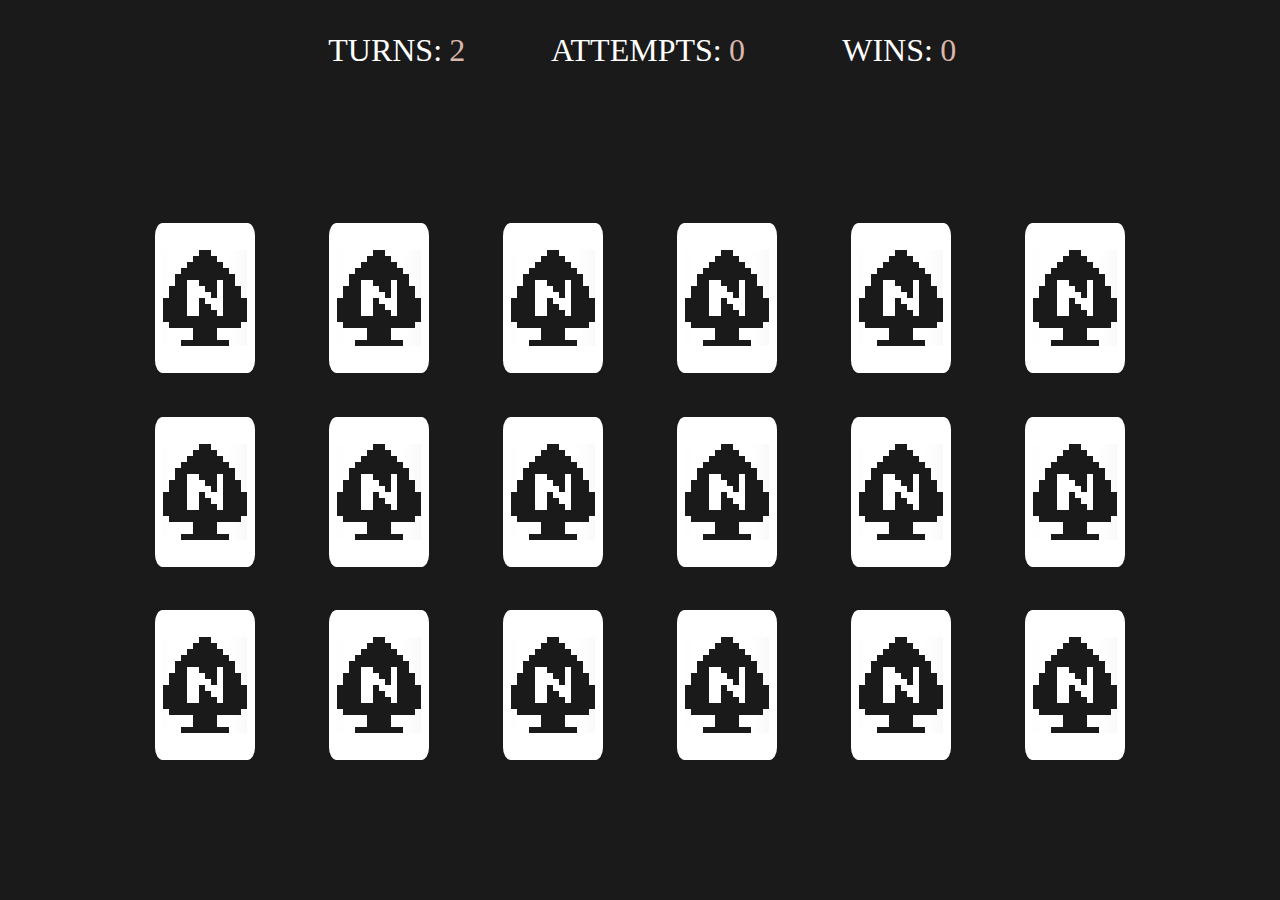
==== 1/index.html @ b49e41c4 "load my project" ====
<html lang="en">
    <head>
        <meta charset="utf-8">
        <title>JS example 1</title>
        <meta name="description" content="JS example 1">
        <meta name="author" content="RudnevDanil">

        <link rel="stylesheet" href="css/styles.css?v=1.0">
    </head>

    <body>
        <div id="scoreLine">
            <div class="scoreBlock"><div class="scoreText" id="turns">TURNS:</div><div class="scoreVal" id="turnsVal">0</div></div>
            <div class="scoreBlock"><div class="scoreText" id="attempts">ATTEMPTS:</div><div class="scoreVal" id="attemptsVal">0</div></div>
            <div class="scoreBlock"><div class="scoreText" id="wins">WINS:</div><div class="scoreVal" id="winsVal">0</div></div>
        </div>
        <div id="blackboard"></div>
    </body>
</html>

<script src="js/scripts.js"></script>

<script>
    init();
</script>
---- 1/css/styles.css ----
body{
    margin: 2.5%;
    background-color: #1A1A1A;
}

#scoreLine{
    width: 100%;
    height: 10%;
    padding-left: 20%;
    font-size: xx-large;
}

#blackboard{
    width: 100%;
    height: 90%;
}

.scoreBlock{
    width:20%;
    display: inline-block;
    text-align: center;
}


.scoreVal, .scoreText{
    display: inline-block;
}

.scoreText{
    color: white;
}

.scoreVal{
    margin-left: 3%;
    color: #DBB6AB;
}

#cardsTable{
    width: 100%;
    height: 100%;
    padding: 7%;
}

@keyframes flipClose {
    from {width: 100;height: 150;}
    to {width: 0;height: 150;}
}

@keyframes flipOpen {
    from {width: 0;height: 150;}
    to {width: 100;height: 150;}
}

img{
    border-color: #1A1A1A;
    border-style: solid;
    border-radius: 10%;
    max-width: 100px;
    max-height: 150px;
}

#cardBack{
    max-width: 100px;
    max-height: 150px;
}
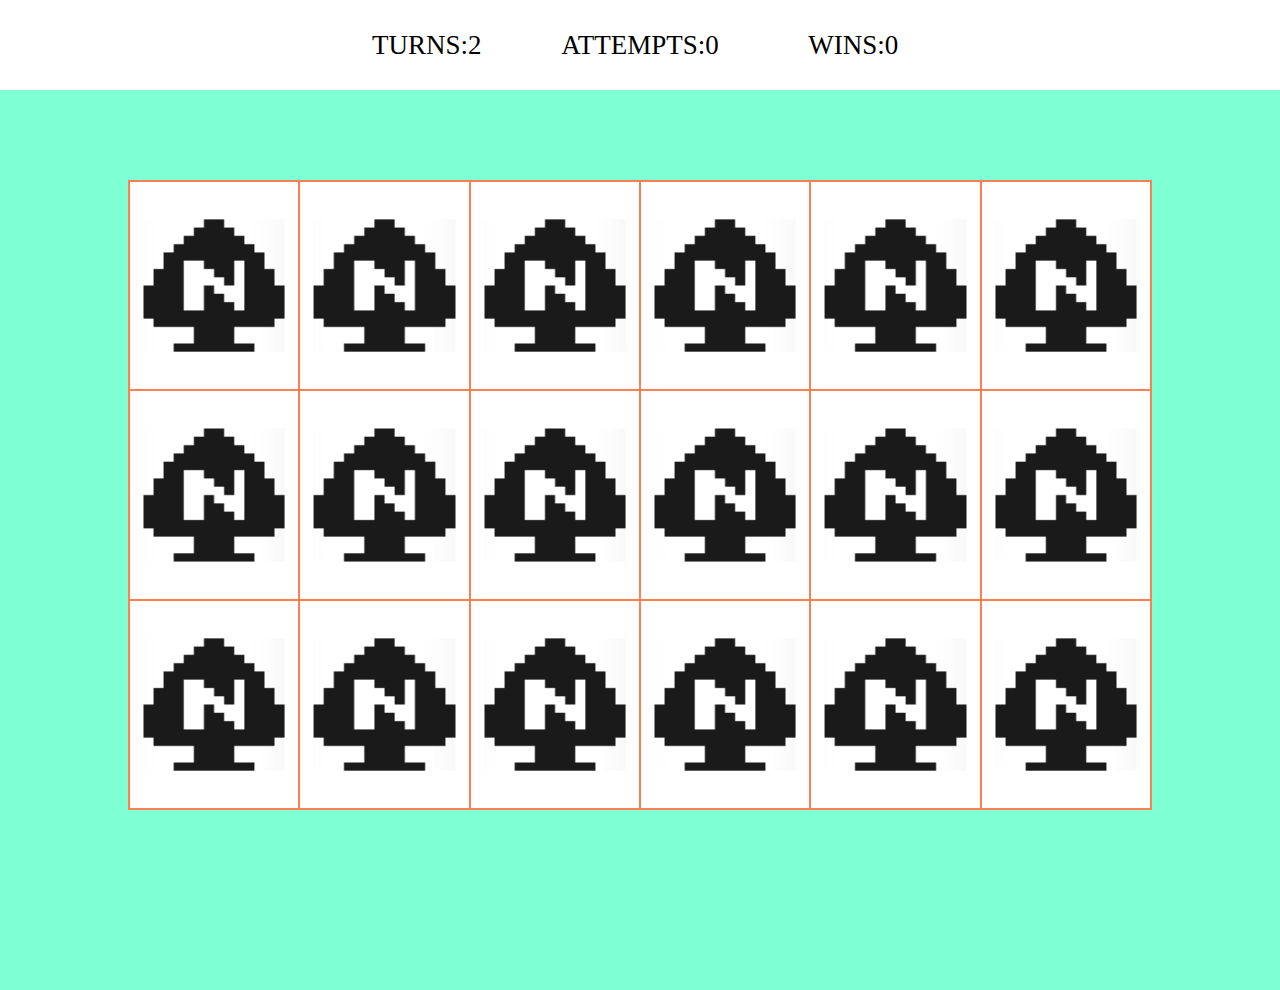
==== commit 69d4e5de: "work in progress" ====
--- a/1/index.html
+++ b/1/index.html
@@ -10,9 +10,9 @@
 
     <body>
         <div id="scoreLine">
-            <div class="scoreBlock"><div class="scoreText" id="turns">TURNS:</div><div class="scoreVal" id="turnsVal">0</div></div>
-            <div class="scoreBlock"><div class="scoreText" id="attempts">ATTEMPTS:</div><div class="scoreVal" id="attemptsVal">0</div></div>
-            <div class="scoreBlock"><div class="scoreText" id="wins">WINS:</div><div class="scoreVal" id="winsVal">0</div></div>
+            <div class="scoreBlock"><div class="scoreLine"><div class="scoreText" id="turns">TURNS:</div><div class="scoreVal" id="turnsVal">0</div></div></div>
+            <div class="scoreBlock"><div class="scoreLine"><div class="scoreText" id="attempts">ATTEMPTS:</div><div class="scoreVal" id="attemptsVal">0</div></div></div>
+            <div class="scoreBlock"><div class="scoreLine"><div class="scoreText" id="wins">WINS:</div><div class="scoreVal" id="winsVal">0</div></div></div>
         </div>
         <div id="blackboard"></div>
     </body>
--- a/1/css/styles.css
+++ b/1/css/styles.css
@@ -1,4 +1,90 @@
 body{
+    padding: 0;
+    margin: 0;
+}
+
+#scoreLine{
+    /*background-color: antiquewhite;*/
+    width: 50vw;
+    height: 10vh;
+    margin: auto;
+    font-size: 3vmin;
+    display: table;
+}
+
+.scoreBlock{
+    /*background-color: coral;*/
+    width: 33.3333%;
+    display: table-cell;
+    vertical-align: middle;
+}
+
+.scoreLine{
+    /*background-color: darkmagenta;*/
+    display: table;
+    margin: auto;
+}
+
+.scoreText{
+    /*background-color: blue;*/
+    display: table-cell;
+}
+
+.scoreVal{
+    /*background-color: chartreuse;*/
+    display: table-cell;
+}
+
+#blackboard{
+    background-color: aquamarine;
+    width: 100vw;
+    height: 90vh;
+    padding-top: 10vh;
+}
+
+#cardsTable{
+    background-color: coral;
+    width: 80vw;
+    height: 70vh;
+    margin: 0 auto;
+}
+
+tr{
+    background-color: blue;
+    width: 100%;
+}
+
+th{
+    background-color: brown;
+    position: relative;
+}
+
+.cardBack{
+    background-color: blueviolet;
+    width: 100%;
+    height: 100%;
+    position: absolute;
+    top: 0;
+    left: 0;
+    z-index: 2;
+}
+
+.cardFront{
+    background-color: forestgreen;
+    width: 100%;
+    height: 100%;
+    position: absolute;
+    top: 0;
+    left: 0;
+    z-index: 1;
+}
+
+img{
+    width: 100%;
+    height: 100%;
+}
+
+/*body{
     margin: 2.5%;
     background-color: #1A1A1A;
 }
@@ -62,4 +148,4 @@
 #cardBack{
     max-width: 100px;
     max-height: 150px;
-}+}*/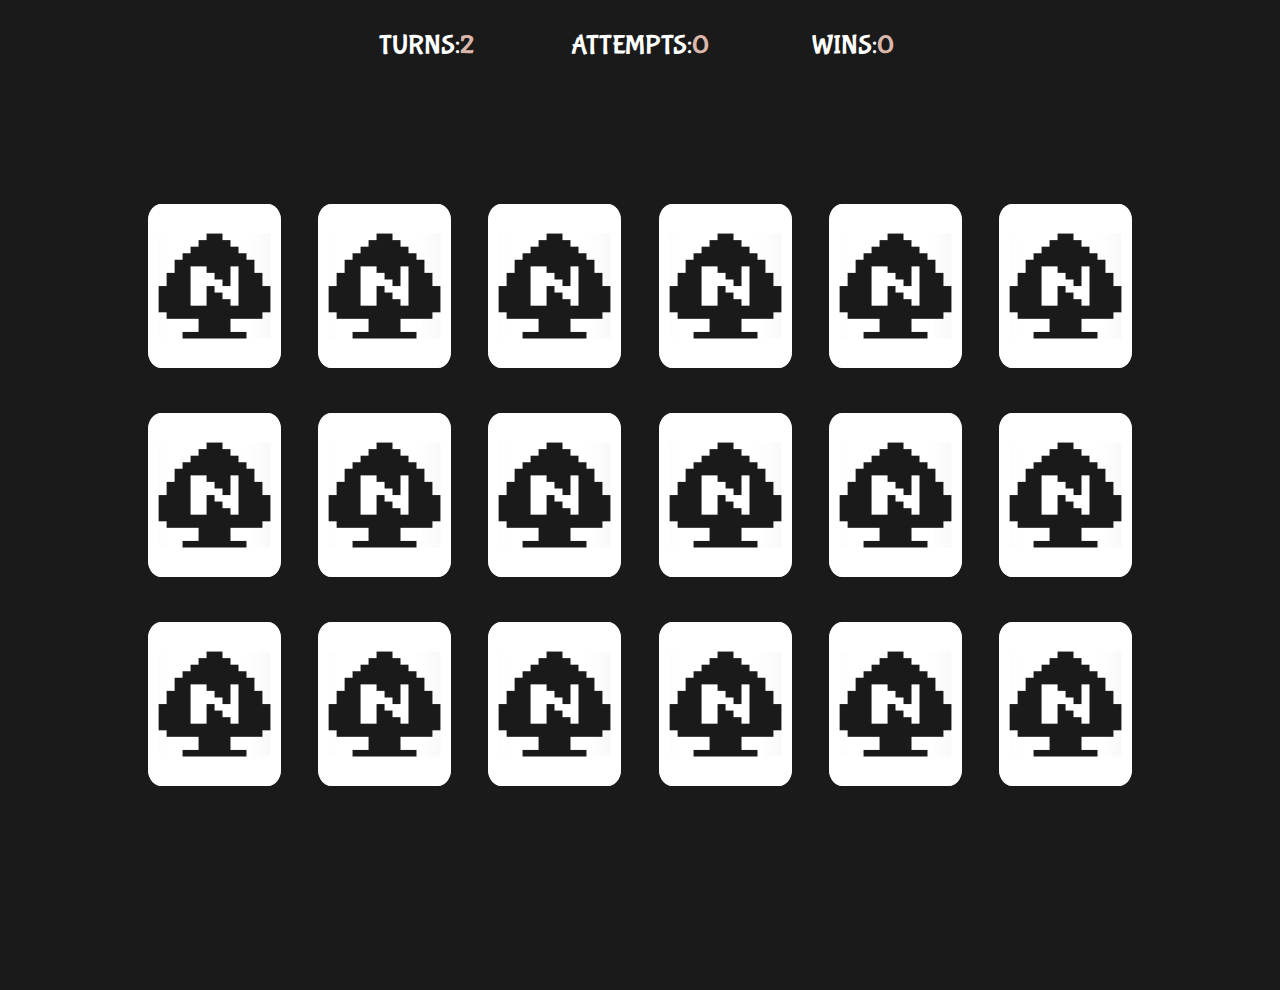
==== commit 4dac612a: "done" ====
--- a/1/index.html
+++ b/1/index.html
@@ -4,7 +4,6 @@
         <title>JS example 1</title>
         <meta name="description" content="JS example 1">
         <meta name="author" content="RudnevDanil">
-
         <link rel="stylesheet" href="css/styles.css?v=1.0">
     </head>
 
--- a/1/css/styles.css
+++ b/1/css/styles.css
@@ -1,6 +1,9 @@
+@import url(https://fonts.googleapis.com/css?family=Bubblegum+Sans);
 body{
     padding: 0;
     margin: 0;
+    background-color: #1A1A1A;
+    font-family: "Bubblegum Sans", sans-serif;
 }
 
 #scoreLine{
@@ -28,124 +31,87 @@
 .scoreText{
     /*background-color: blue;*/
     display: table-cell;
+    color: white;
 }
 
 .scoreVal{
     /*background-color: chartreuse;*/
     display: table-cell;
+    color: #DBB6AB;
 }
 
 #blackboard{
-    background-color: aquamarine;
+    /*background-color: aquamarine;*/
     width: 100vw;
     height: 90vh;
     padding-top: 10vh;
 }
 
 #cardsTable{
-    background-color: coral;
+    /*background-color: coral;*/
     width: 80vw;
     height: 70vh;
     margin: 0 auto;
 }
 
 tr{
-    background-color: blue;
+    /*background-color: blue;*/
     width: 100%;
 }
 
 th{
-    background-color: brown;
-    position: relative;
+    /*background-color: brown;*/
 }
 
-.cardBack{
-    background-color: blueviolet;
+.card{
+    /*background-color: aqua;*/
+    width: 80%;
+    height: 80%;
+    /*position: relative;*/
+    margin: auto;
+}
+
+.card_c{
+    /*background-color: darkkhaki;*/
+    width: 100%;
+    height: 100%;
+    position: relative;
+    margin: 0 auto;
+}
+
+.cardBack, .cardFront{
     width: 100%;
     height: 100%;
     position: absolute;
     top: 0;
     left: 0;
+}
+
+.cardBack{
+    /*background-color: blueviolet;*/
     z-index: 2;
 }
 
 .cardFront{
-    background-color: forestgreen;
-    width: 100%;
-    height: 100%;
-    position: absolute;
-    top: 0;
-    left: 0;
+    /*background-color: forestgreen;*/
     z-index: 1;
 }
 
 img{
-    width: 100%;
+    width: inherit;
     height: 100%;
+    border-color: #1A1A1A;
+    border-style: solid;
+    border-radius: 10%;
+    border-width: 0px;
 }
 
-/*body{
-    margin: 2.5%;
-    background-color: #1A1A1A;
-}
-
-#scoreLine{
-    width: 100%;
-    height: 10%;
-    padding-left: 20%;
-    font-size: xx-large;
-}
-
-#blackboard{
-    width: 100%;
-    height: 90%;
-}
-
-.scoreBlock{
-    width:20%;
-    display: inline-block;
-    text-align: center;
-}
-
-
-.scoreVal, .scoreText{
-    display: inline-block;
-}
-
-.scoreText{
-    color: white;
-}
-
-.scoreVal{
-    margin-left: 3%;
-    color: #DBB6AB;
-}
-
-#cardsTable{
-    width: 100%;
-    height: 100%;
-    padding: 7%;
+@keyframes flipOpen {
+    from {width: 0%;}
+    to {width: 100%;}
 }
 
 @keyframes flipClose {
-    from {width: 100;height: 150;}
-    to {width: 0;height: 150;}
-}
-
-@keyframes flipOpen {
-    from {width: 0;height: 150;}
-    to {width: 100;height: 150;}
-}
-
-img{
-    border-color: #1A1A1A;
-    border-style: solid;
-    border-radius: 10%;
-    max-width: 100px;
-    max-height: 150px;
-}
-
-#cardBack{
-    max-width: 100px;
-    max-height: 150px;
-}*/+    from {width: 100%;}
+    to {width: 0%;}
+}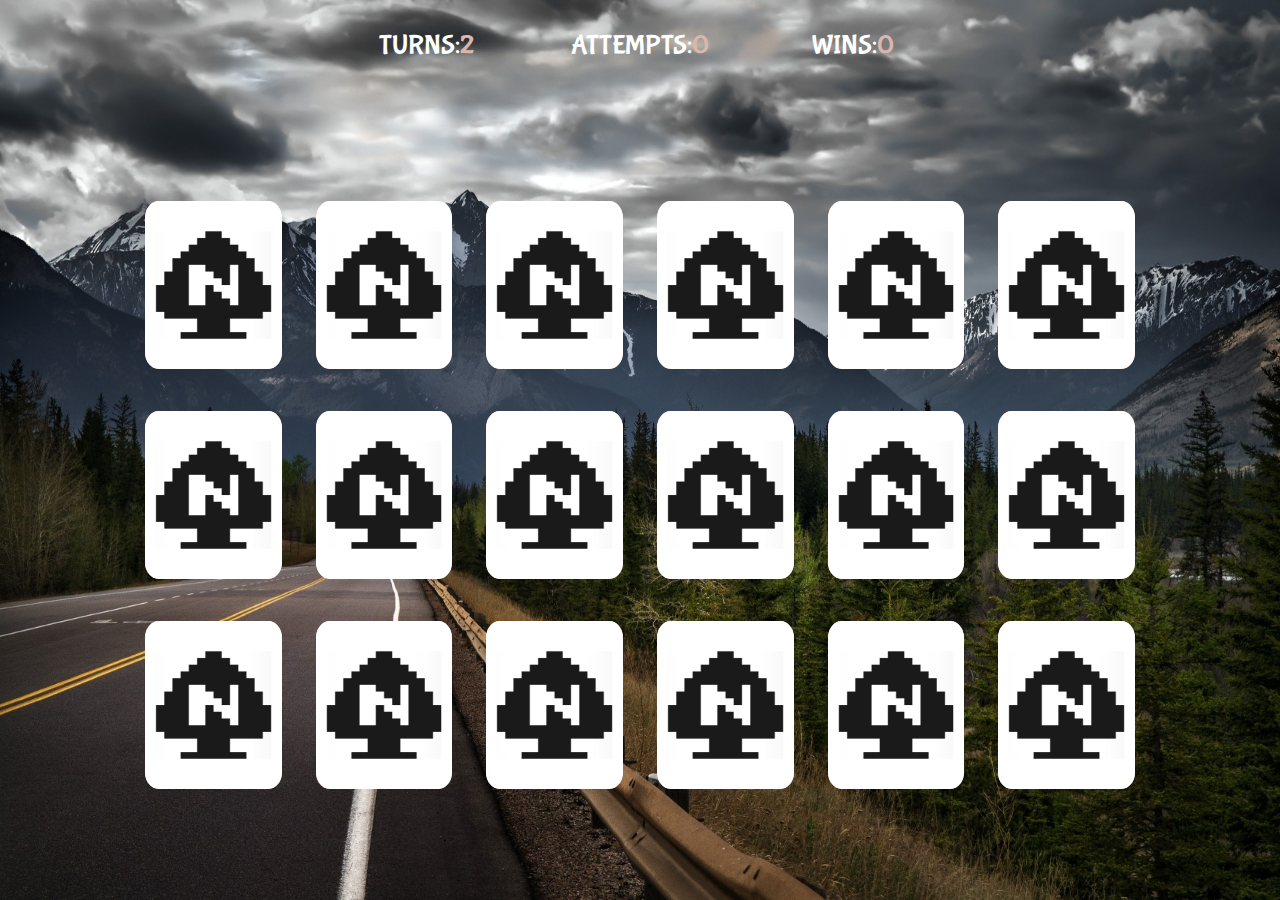
==== commit 2da4d199: "добавил бэкграунд" ====
--- a/1/index.html
+++ b/1/index.html
@@ -7,7 +7,8 @@
         <link rel="stylesheet" href="css/styles.css?v=1.0">
     </head>
 
-    <body>
+    <body>	
+		<img id="bodyBackground" src="./data/background.jpg" alt="">
         <div id="scoreLine">
             <div class="scoreBlock"><div class="scoreLine"><div class="scoreText" id="turns">TURNS:</div><div class="scoreVal" id="turnsVal">0</div></div></div>
             <div class="scoreBlock"><div class="scoreLine"><div class="scoreText" id="attempts">ATTEMPTS:</div><div class="scoreVal" id="attemptsVal">0</div></div></div>
--- a/1/css/styles.css
+++ b/1/css/styles.css
@@ -3,6 +3,8 @@
     padding: 0;
     margin: 0;
     background-color: #1A1A1A;
+	/*background: url(../data/background.jpg) no-repeat;
+	background-size: 100%;*/
     font-family: "Bubblegum Sans", sans-serif;
 }
 
@@ -42,32 +44,19 @@
 
 #blackboard{
     /*background-color: aquamarine;*/
-    width: 100vw;
-    height: 90vh;
-    padding-top: 10vh;
-}
-
-#cardsTable{
-    /*background-color: coral;*/
     width: 80vw;
     height: 70vh;
-    margin: 0 auto;
-}
-
-tr{
-    /*background-color: blue;*/
-    width: 100%;
-}
-
-th{
-    /*background-color: brown;*/
+    padding-top: 10vh;
+    padding-bottom: 10vh;
+    padding-right: 10vw;
+    padding-left: 10vw;
 }
 
 .card{
     /*background-color: aqua;*/
-    width: 80%;
-    height: 80%;
-    /*position: relative;*/
+    width: 100%;
+    height: 100%;
+    display: inline-block;
     margin: auto;
 }
 
@@ -88,30 +77,29 @@
 }
 
 .cardBack{
-    /*background-color: blueviolet;*/
     z-index: 2;
 }
 
 .cardFront{
-    /*background-color: forestgreen;*/
     z-index: 1;
 }
 
 img{
     width: inherit;
-    height: 100%;
+    height: fit-content;
     border-color: #1A1A1A;
     border-style: solid;
     border-radius: 10%;
     border-width: 0px;
 }
 
-@keyframes flipOpen {
-    from {width: 0%;}
-    to {width: 100%;}
-}
-
-@keyframes flipClose {
-    from {width: 100%;}
-    to {width: 0%;}
+#bodyBackground{
+	position: absolute;
+    top: 0;
+    left: 0;
+	width: 100%;
+    height: 100%;
+	z-index: -1;
+	border: none;
+    border-radius: 0;
 }